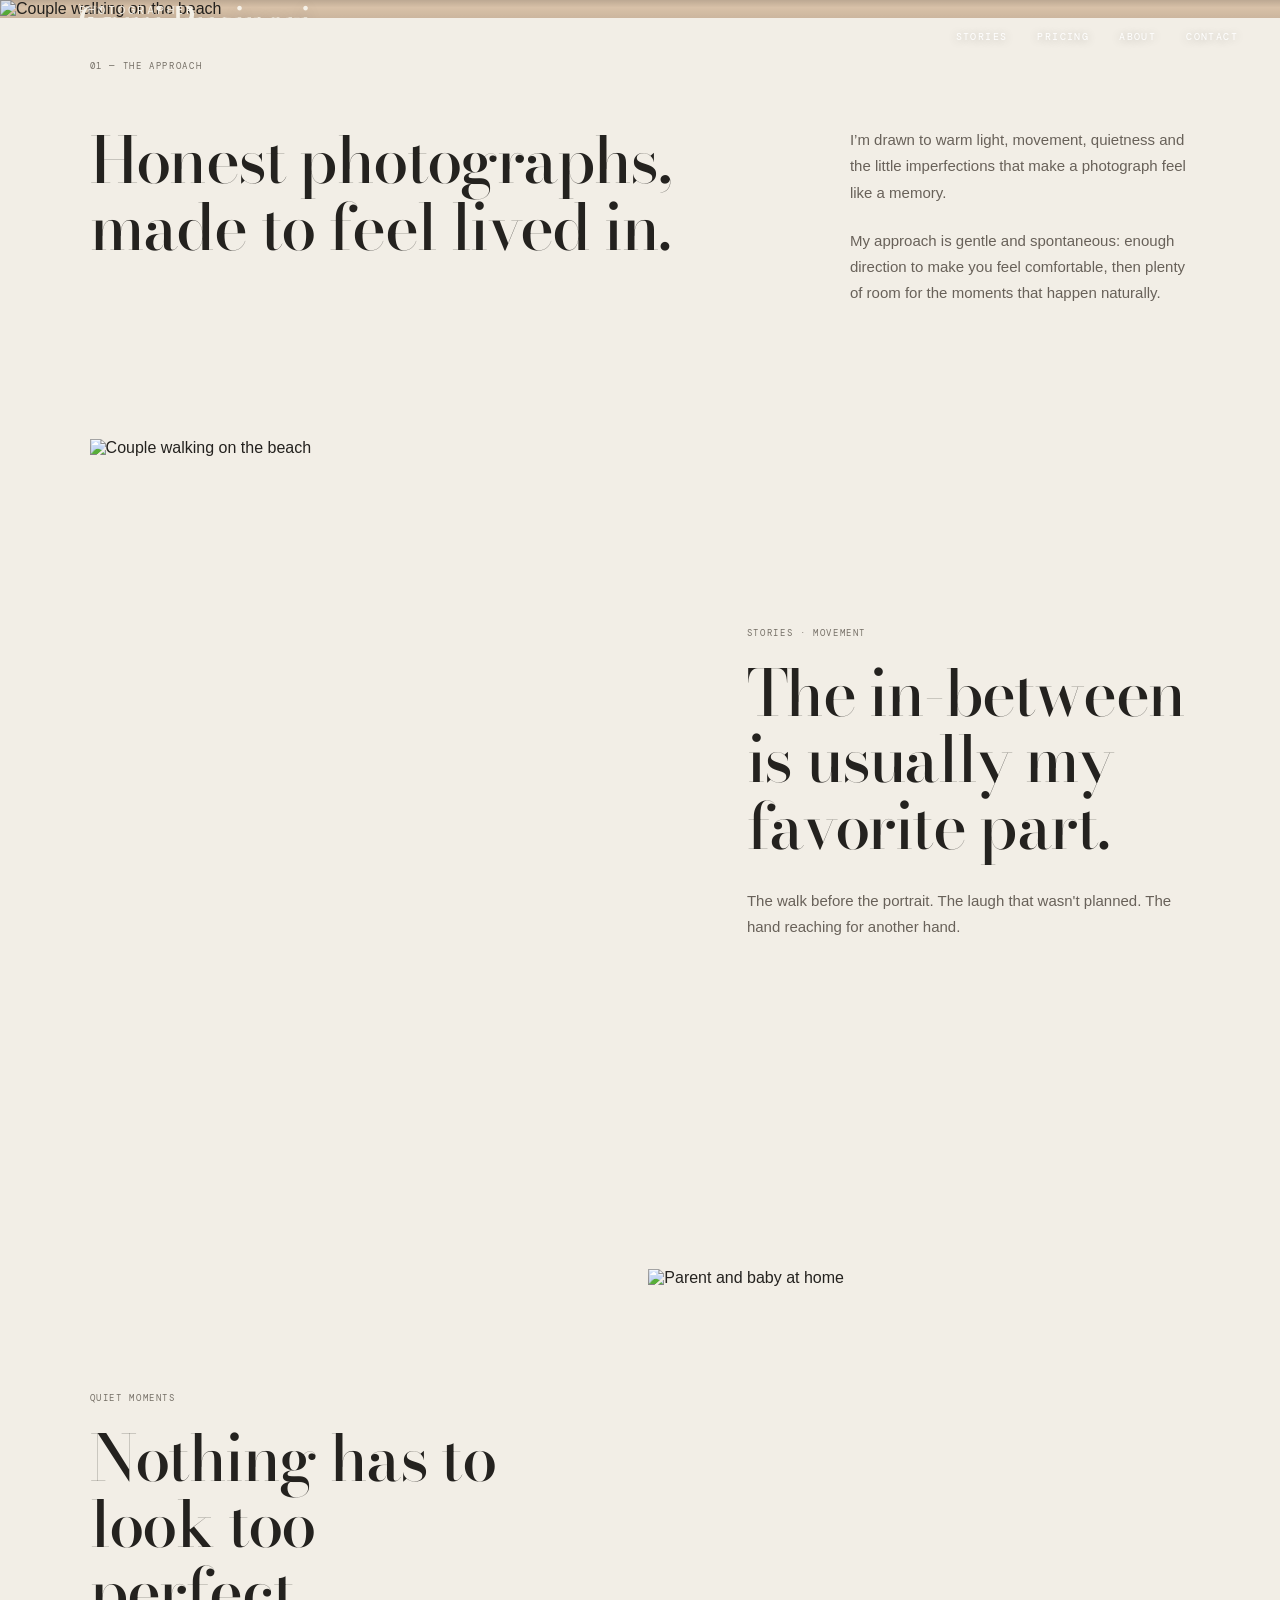
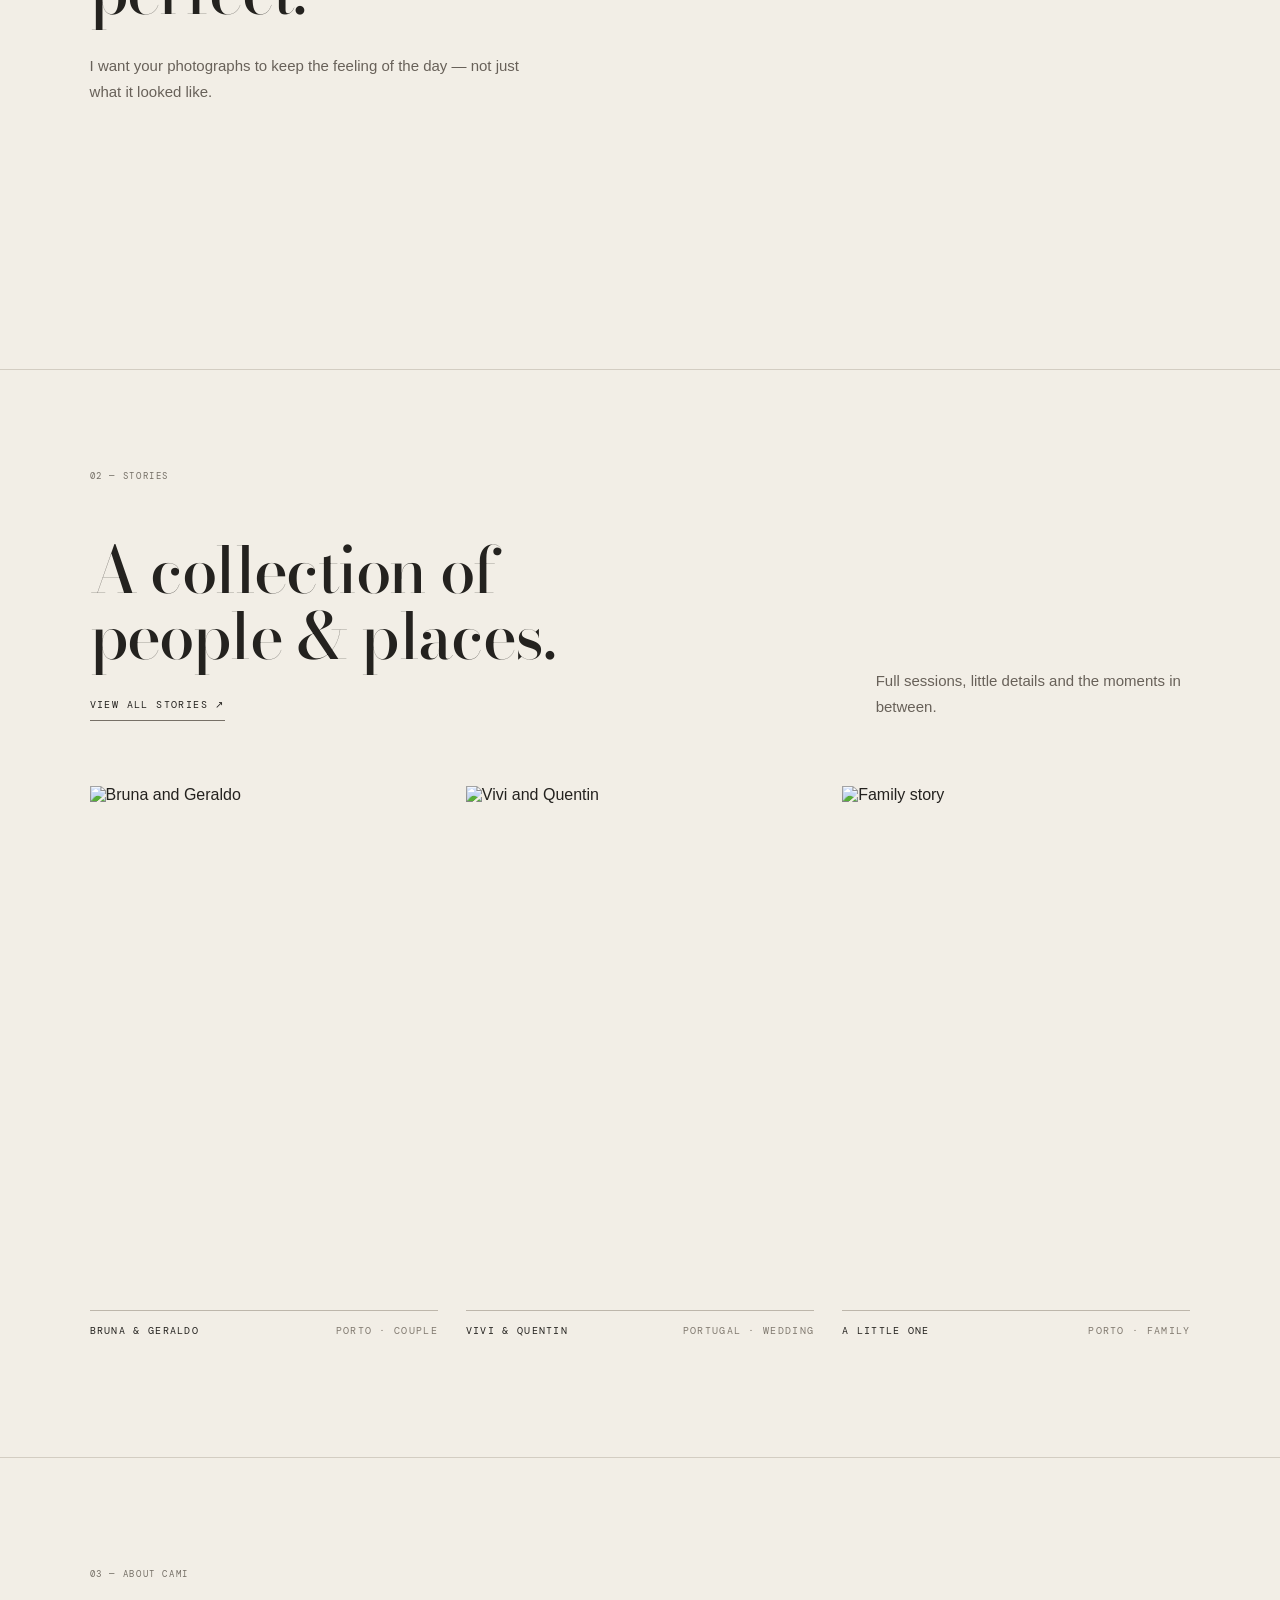
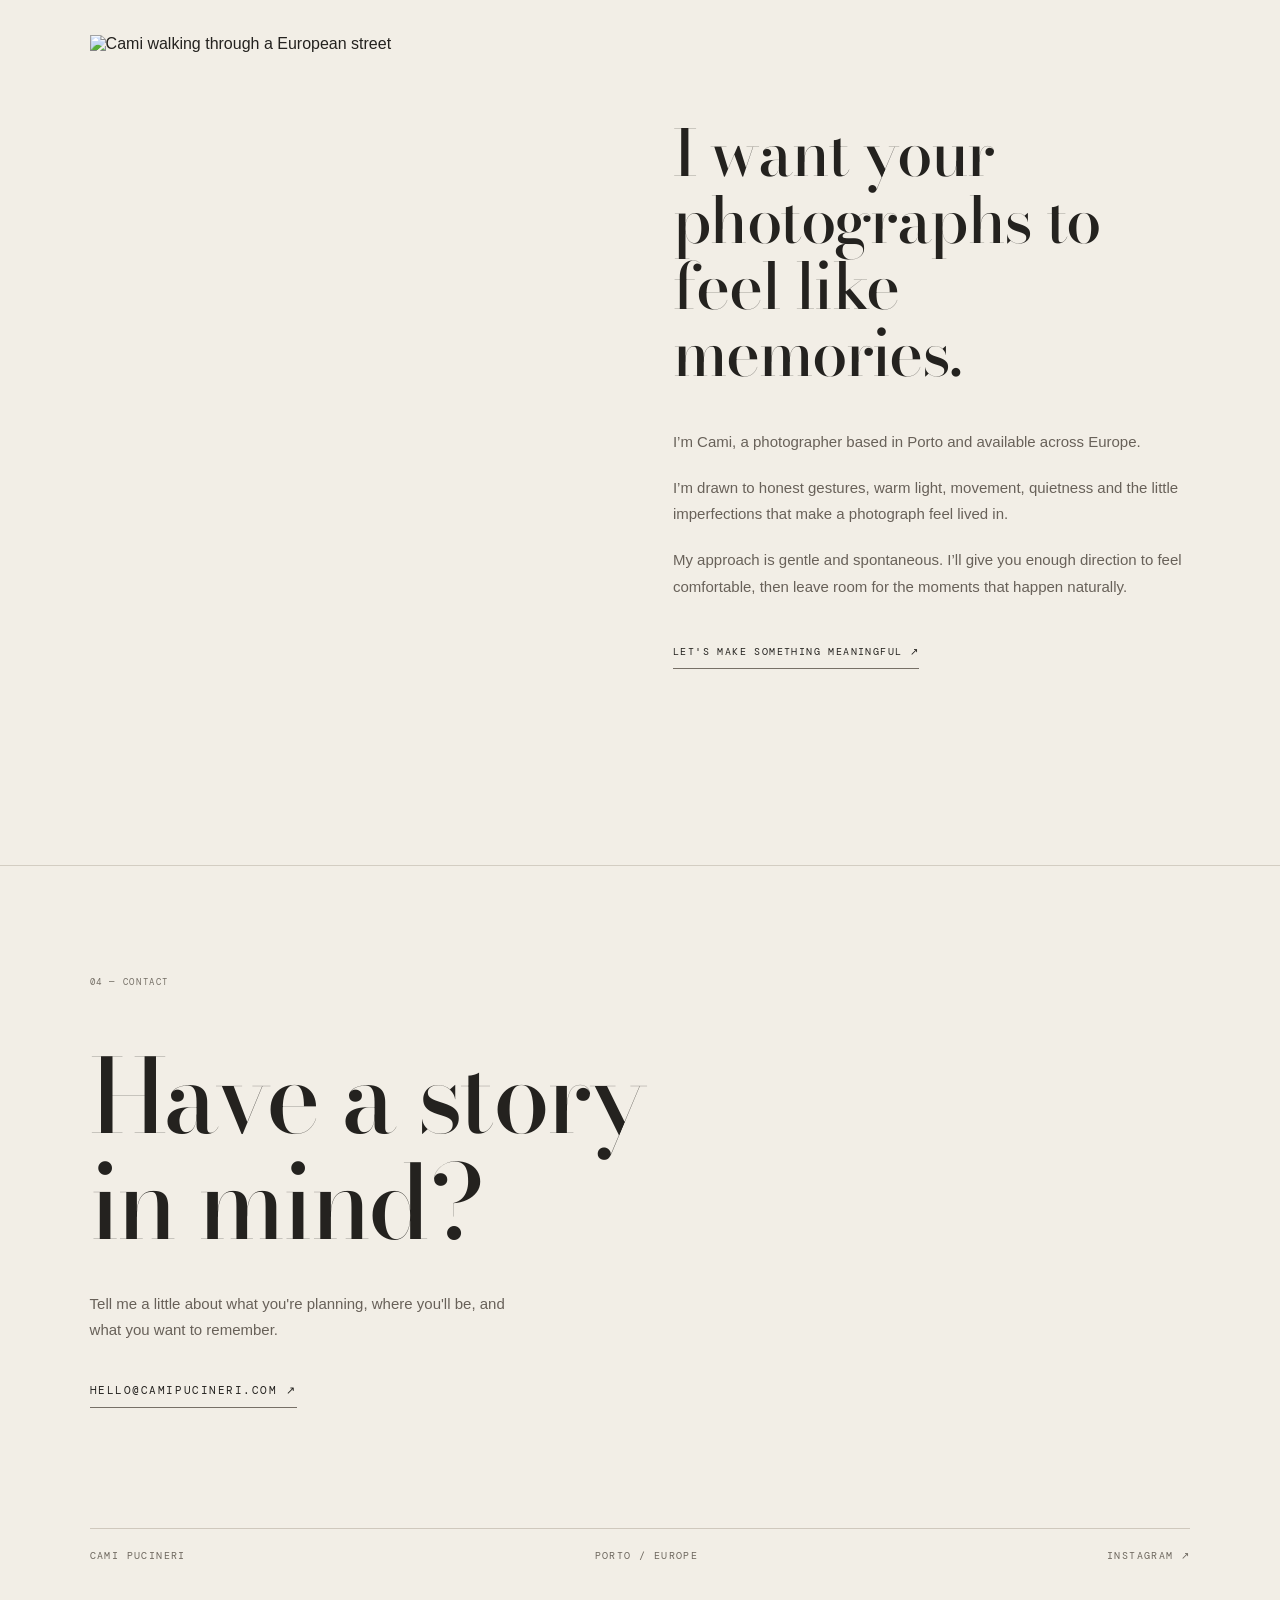
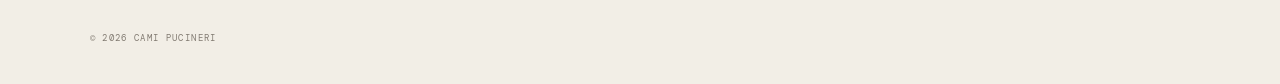
==== index.html @ bf3baab6 "Add files via upload" ====
<!doctype html>
<html lang="en"><head><meta charset="utf-8"><meta name="viewport" content="width=device-width,initial-scale=1">
<title>Cami Pucineri — Photographer</title><link rel="preconnect" href="https://fonts.googleapis.com"><link rel="preconnect" href="https://fonts.gstatic.com" crossorigin><link href="https://fonts.googleapis.com/css2?family=Bodoni+Moda:opsz,wght@6..96,500&family=DM+Mono:wght@300;400&display=swap" rel="stylesheet"><link rel="stylesheet" href="styles.css"></head>
<body>
<header class="site-header"><nav><a href="stories.html">Stories</a><a href="pricing.html">Pricing</a><a href="#about">About</a><a href="#contact">Contact</a></nav></header>
<main id="home">
<section class="hero">
  <img src="images/DSC01750.jpg" alt="Couple walking on the beach">
  <div class="hero-overlay"></div>
  <div class="hero-copy">
    <div class="hero-name">Cami Pucineri</div>
    <div class="hero-role">Photographer</div>
    <div class="hero-divider"></div>
    <div class="hero-tagline">For the moments worth remembering.</div>
    <div class="hero-location">PORTO · EUROPE</div>
    <div class="hero-scroll">↓</div>
  </div>
</section>

<section class="section intro"><div class="section-label">01 — THE APPROACH</div><div class="intro-grid"><h2>Honest photographs,<br>made to feel lived in.</h2><div class="copy"><p>I’m drawn to warm light, movement, quietness and the little imperfections that make a photograph feel like a memory.</p><p>My approach is gentle and spontaneous: enough direction to make you feel comfortable, then plenty of room for the moments that happen naturally.</p></div></div></section>

<section class="split"><div class="photo large"><img src="images/DSC08038.jpg" alt="Couple walking on the beach"></div><div class="side-copy"><span class="eyebrow dark">STORIES · MOVEMENT</span><h2>The in-between is usually my favorite part.</h2><p>The walk before the portrait. The laugh that wasn't planned. The hand reaching for another hand.</p></div></section>

<section class="split reverse"><div class="side-copy"><span class="eyebrow dark">QUIET MOMENTS</span><h2>Nothing has to look too perfect.</h2><p>I want your photographs to keep the feeling of the day — not just what it looked like.</p></div><div class="photo medium"><img src="images/DSC01744.jpg" alt="Parent and baby at home"></div></section>

<section id="stories" class="section stories"><div class="section-label">02 — STORIES</div>
<div class="stories-head"><div><h2>A collection of<br>people & places.</h2><a class="view-all" href="stories.html">View all stories ↗</a></div><p>Full sessions, little details and the moments in between.</p></div>
<div class="story-cards">
<a class="story-card" href="stories/bruna-geraldo.html"><div class="story-photo"><img src="images/DSC08220.jpg" alt="Bruna and Geraldo"></div><div class="story-meta"><strong>Bruna &amp; Geraldo</strong><span>Porto · Couple</span></div></a>
<a class="story-card" href="stories/vivi-quentin.html"><div class="story-photo"><img src="images/DSC07919.jpg" alt="Vivi and Quentin"></div><div class="story-meta"><strong>Vivi &amp; Quentin</strong><span>Portugal · Wedding</span></div></a>
<a class="story-card" href="stories/a-little-one.html"><div class="story-photo"><img src="images/DSC03331.jpg" alt="Family story"></div><div class="story-meta"><strong>A little one</strong><span>Porto · Family</span></div></a>
</div></section>

<section id="about" class="section about"><div class="section-label">03 — ABOUT CAMI</div><div class="about-grid"><div class="photo about-photo"><img src="images/DSC06181.jpg" alt="Cami walking through a European street"></div><div class="about-copy"><h2>I want your photographs to feel like memories.</h2><p>I’m Cami, a photographer based in Porto and available across Europe.</p><p>I’m drawn to honest gestures, warm light, movement, quietness and the little imperfections that make a photograph feel lived in.</p><p>My approach is gentle and spontaneous. I’ll give you enough direction to feel comfortable, then leave room for the moments that happen naturally.</p><a class="text-link" href="#contact">Let's make something meaningful ↗</a></div></div></section>

<section id="contact" class="section contact"><div class="section-label">04 — CONTACT</div><div class="contact-content"><h2>Have a story<br>in mind?</h2><p>Tell me a little about what you're planning, where you'll be, and what you want to remember.</p><a class="contact-link" href="mailto:hello@camipucineri.com">hello@camipucineri.com ↗</a></div><div class="contact-footer"><span>Cami Pucineri</span><span>Porto / Europe</span><a href="https://instagram.com/camipucineri">Instagram ↗</a></div></section>
</main><footer class="footer">© 2026 Cami Pucineri</footer>
</body></html>
---- styles.css ----
*{box-sizing:border-box}html{scroll-behavior:smooth}body{margin:0;background:#f2eee6;color:#24221f;font-family:Arial,Helvetica,sans-serif}
.site-header{position:absolute;z-index:5;top:0;left:0;width:100%;display:flex;justify-content:space-between;align-items:center;padding:30px 42px;color:#fff}
.brand{font:500 31px "Bodoni Moda",Georgia,serif;color:#fff;text-decoration:none;letter-spacing:-.02em;text-shadow:0 1px 14px rgba(0,0,0,.35)}
.site-header nav{display:flex;gap:30px}.site-header nav a{font:10px "DM Mono",monospace;letter-spacing:.14em;text-transform:uppercase;color:#fff;text-decoration:none;text-shadow:0 1px 10px rgba(0,0,0,.3)}
.hero{width:100%;height:auto;overflow:hidden;position:relative}.hero>img{display:block;width:100%;height:auto;object-fit:initial}.hero-overlay{position:absolute;inset:0;background:linear-gradient(180deg,rgba(0,0,0,.3),transparent 40%,rgba(0,0,0,.3))}
.hero-copy{position:absolute;z-index:2;left:5vw;bottom:9vh;color:#fff}.eyebrow,.section-label{font:9px "DM Mono",monospace;letter-spacing:.18em;text-transform:uppercase}.hero-copy h1{font:500 clamp(44px,6vw,86px)/.98 "Bodoni Moda",Georgia,serif;margin:20px 0 0;letter-spacing:-.025em}
.section{padding:110px 7vw}.section-label{color:#756f66;margin-bottom:55px}.intro-grid{display:grid;grid-template-columns:1.3fr .7fr;gap:10vw}.intro h2,.stories-head h2,.about-copy h2,.contact-content h2,.side-copy h2{font:500 clamp(38px,5vw,70px)/1.04 "Bodoni Moda",Georgia,serif;margin:0;letter-spacing:-.025em}.copy,.side-copy p,.stories-head p,.about-copy p,.contact-content p{color:#686159;line-height:1.75;font-size:15px}.copy{max-width:430px}.copy p{margin:0 0 22px}
.split{display:grid;grid-template-columns:1.1fr .9fr;gap:9vw;align-items:center;padding:0 7vw 130px}.split.reverse{grid-template-columns:.9fr 1.1fr}.photo{overflow:hidden}.photo img{width:100%;height:100%;object-fit:cover;display:block}.photo.large{height:700px}.photo.medium{height:570px}.side-copy{max-width:480px}.side-copy h2{margin:20px 0 28px}.eyebrow.dark{color:#756f66}
.stories{border-top:1px solid #d3cdc2;padding-top:100px;padding-bottom:120px}.stories-head{display:grid;grid-template-columns:1.15fr .55fr;gap:10vw;align-items:end;margin-bottom:65px}.stories-head p{max-width:320px;margin:0}.view-all{display:inline-block;margin-top:28px;color:#24221f;text-decoration:none;font:10px "DM Mono",monospace;letter-spacing:.14em;text-transform:uppercase;border-bottom:1px solid #777067;padding-bottom:9px}
.story-cards{display:grid;grid-template-columns:repeat(3,1fr);gap:28px}.story-card{color:inherit;text-decoration:none;display:block}.story-photo{height:510px;overflow:hidden}.story-photo img{width:100%;height:100%;object-fit:cover;display:block;transition:transform .7s}.story-card:hover img{transform:scale(1.025)}.story-meta{display:flex;justify-content:space-between;gap:15px;border-top:1px solid #bdb6ab;margin-top:14px;padding-top:13px}.story-meta strong,.story-meta span{font:10px "DM Mono",monospace;letter-spacing:.13em;text-transform:uppercase}.story-meta span{color:#817a70}
.about{border-top:1px solid #d3cdc2}.about-grid{display:grid;grid-template-columns:.95fr 1.05fr;gap:9vw;align-items:center}.about-photo{height:720px}.about-copy h2{margin-bottom:42px}.about-copy p{max-width:540px;margin:0 0 20px}.text-link,.contact-link{display:inline-block;margin-top:25px;border-bottom:1px solid #777067;padding-bottom:10px;color:#24221f;text-decoration:none;font:10px "DM Mono",monospace;text-transform:uppercase;letter-spacing:.14em}
.contact{border-top:1px solid #d3cdc2;padding-bottom:45px}.contact-content h2{font-size:clamp(58px,8vw,110px);margin-bottom:35px}.contact-content p{max-width:430px}.contact-link{font-size:11px}.contact-footer{margin-top:120px;padding-top:20px;border-top:1px solid #cfc8bd;display:flex;justify-content:space-between;font:10px "DM Mono",monospace;letter-spacing:.14em;text-transform:uppercase;color:#6d675e}.contact-footer a{color:inherit;text-decoration:none}.footer{padding:25px 7vw 40px;color:#827b72;font:9px "DM Mono",monospace;letter-spacing:.15em;text-transform:uppercase}
@media(max-width:800px){.site-header{padding:20px;display:block}.brand{font-size:25px}.site-header nav{margin-top:18px;gap:14px;flex-wrap:wrap}.hero{min-height:650px}.hero-copy{left:20px;right:20px;bottom:55px}.hero-copy h1{font-size:48px}.section{padding:80px 20px}.intro-grid,.stories-head,.about-grid{grid-template-columns:1fr;gap:35px}.split,.split.reverse{display:flex;flex-direction:column;gap:35px;padding:0 20px 85px}.split.reverse .side-copy{order:2}.photo.large,.photo.medium,.about-photo{height:500px}.story-cards{grid-template-columns:1fr;gap:55px}.story-photo{height:470px}.contact-footer{margin-top:80px;gap:15px;flex-wrap:wrap}}

/* V10 — final hero using the user's latest 16:9 export exactly as supplied */
.site-header {
  padding: 30px 42px;
}
.site-header nav {
  margin-left: auto;
}

.hero {
  position: relative;
  width: 100%;
  height: auto;
  min-height: 0;
  overflow: hidden;
  background: #d8c1a8;
}

.hero > img {
  display: block;
  width: 100%;
  height: auto;
  object-fit: initial;
  image-rendering: auto;
}

.hero-overlay {
  position: absolute;
  inset: 0;
  background: linear-gradient(180deg, rgba(0,0,0,.13) 0%, rgba(0,0,0,0) 42%, rgba(0,0,0,.06) 100%);
  pointer-events: none;
}

.hero-copy {
  position: absolute;
  inset: 0;
  width: 100%;
  height: 100%;
  color: #f5f1e8;
  z-index: 2;
  text-align: left;
}

.hero-name {
  position: absolute;
  left: 6.1%;
  top: 29%;
  font-family: "Bodoni Moda", Georgia, serif;
  font-size: clamp(2rem, 3vw, 3.35rem);
  line-height: 1;
  letter-spacing: -0.025em;
  text-shadow: 0 1px 16px rgba(0,0,0,.16);
}

.hero-role {
  position: absolute;
  left: 6.15%;
  top: 35%;
  font-family: "DM Mono", monospace;
  font-size: .72rem;
  text-transform: uppercase;
  letter-spacing: .24em;
  opacity: .96;
}

.hero-divider {
  position: absolute;
  left: 6.15%;
  top: 40%;
  width: 1px;
  height: 6%;
  background: currentColor;
  opacity: .8;
}

.hero-tagline {
  position: absolute;
  left: 6%;
  top: 62%;
  width: min(47%, 720px);
  font-family: "Bodoni Moda", Georgia, serif;
  font-style: italic;
  font-size: clamp(2.2rem, 4.15vw, 4.5rem);
  line-height: 1.05;
  letter-spacing: -0.025em;
  text-wrap: balance;
  text-shadow: 0 1px 16px rgba(0,0,0,.12);
}

.hero-location {
  position: absolute;
  left: 6.15%;
  top: 87%;
  font-family: "DM Mono", monospace;
  font-size: .7rem;
  text-transform: uppercase;
  letter-spacing: .22em;
  white-space: nowrap;
}

.hero-scroll {
  position: absolute;
  left: 6.15%;
  top: 92%;
  font-family: Arial, sans-serif;
  font-size: 1.25rem;
  line-height: 1;
  opacity: .9;
}

@media (max-width: 800px) {
  .site-header { padding: 20px; }
  .hero-name { left: 7%; top: 28%; font-size: clamp(1.8rem, 8vw, 2.8rem); }
  .hero-role { left: 7.05%; top: 34%; font-size: .64rem; }
  .hero-divider { left: 7.05%; top: 39%; height: 5%; }
  .hero-tagline { left: 7%; top: 52%; width: 82%; font-size: clamp(1.85rem, 8vw, 3.2rem); }
  .hero-location { left: 7.05%; top: 87%; font-size: .62rem; }
  .hero-scroll { left: 7.05%; top: 92%; }
}

/* V17 — hero identity placement for the panoramic composition */
.hero-name {
  left: 6.1% !important;
  top: 11% !important;
  font-size: clamp(2rem, 3vw, 3.35rem) !important;
}
.hero-role {
  left: 6.15% !important;
  top: 17.5% !important;
}
.hero-divider {
  left: 6.15% !important;
  top: 23% !important;
  height: 6% !important;
}
.hero-tagline {
  left: 6% !important;
  top: 55% !important;
  width: min(47%, 720px) !important;
}
.hero-location {
  left: 6.15% !important;
  top: 86% !important;
}
.hero-scroll {
  left: 6.15% !important;
  top: 92% !important;
}

/* V17 — remove the empty beige gap before the Approach copy */
.hero + .section,
.hero + section {
  padding-top: 42px !important;
}


/* V18 — mobile art direction */
@media (max-width: 800px) {
  .site-header {
    padding: 18px 20px !important;
  }

  .site-header .nav {
    display: none !important;
  }

  .site-header .menu-toggle {
    display: block !important;
  }

  .hero {
    height: auto !important;
    min-height: 0 !important;
    aspect-ratio: 4 / 5 !important;
    position: relative !important;
    overflow: hidden !important;
  }

  .hero > img {
    width: 100% !important;
    height: 100% !important;
    object-fit: cover !important;
    object-position: 67% center !important;
  }

  .hero-copy {
    width: 100% !important;
    height: 100% !important;
  }

  .hero-name {
    left: 7% !important;
    top: 8% !important;
    font-size: clamp(1.85rem, 8vw, 2.6rem) !important;
    line-height: .98 !important;
  }

  .hero-role {
    left: 7.1% !important;
    top: 14.5% !important;
    font-size: .62rem !important;
    letter-spacing: .18em !important;
  }

  .hero-divider {
    left: 7.1% !important;
    top: 20% !important;
    height: 5% !important;
  }

  .hero-tagline {
    left: 7% !important;
    top: 59% !important;
    width: 82% !important;
    font-size: clamp(2rem, 8.8vw, 3.1rem) !important;
    line-height: 1.02 !important;
  }

  .hero-location {
    left: 7.1% !important;
    top: 88% !important;
    font-size: .58rem !important;
    letter-spacing: .17em !important;
  }

  .hero-scroll {
    left: 7.1% !important;
    top: 93% !important;
    font-size: 1.1rem !important;
  }

  .section {
    padding: 72px 7vw !important;
  }

  .intro-grid {
    display: block !important;
  }

  .intro h2,
  .stories-head h2,
  .about-copy h2,
  .contact-content h2,
  .side-copy h2 {
    font-size: clamp(34px, 10vw, 48px) !important;
  }

  .intro-grid .copy {
    max-width: none !important;
    margin-top: 34px !important;
  }

  .stories-grid {
    grid-template-columns: 1fr !important;
    gap: 42px !important;
  }

  .split,
  .split.reverse {
    display: block !important;
    padding-left: 7vw !important;
    padding-right: 7vw !important;
  }

  .split .side-copy {
    margin-top: 32px !important;
  }
}
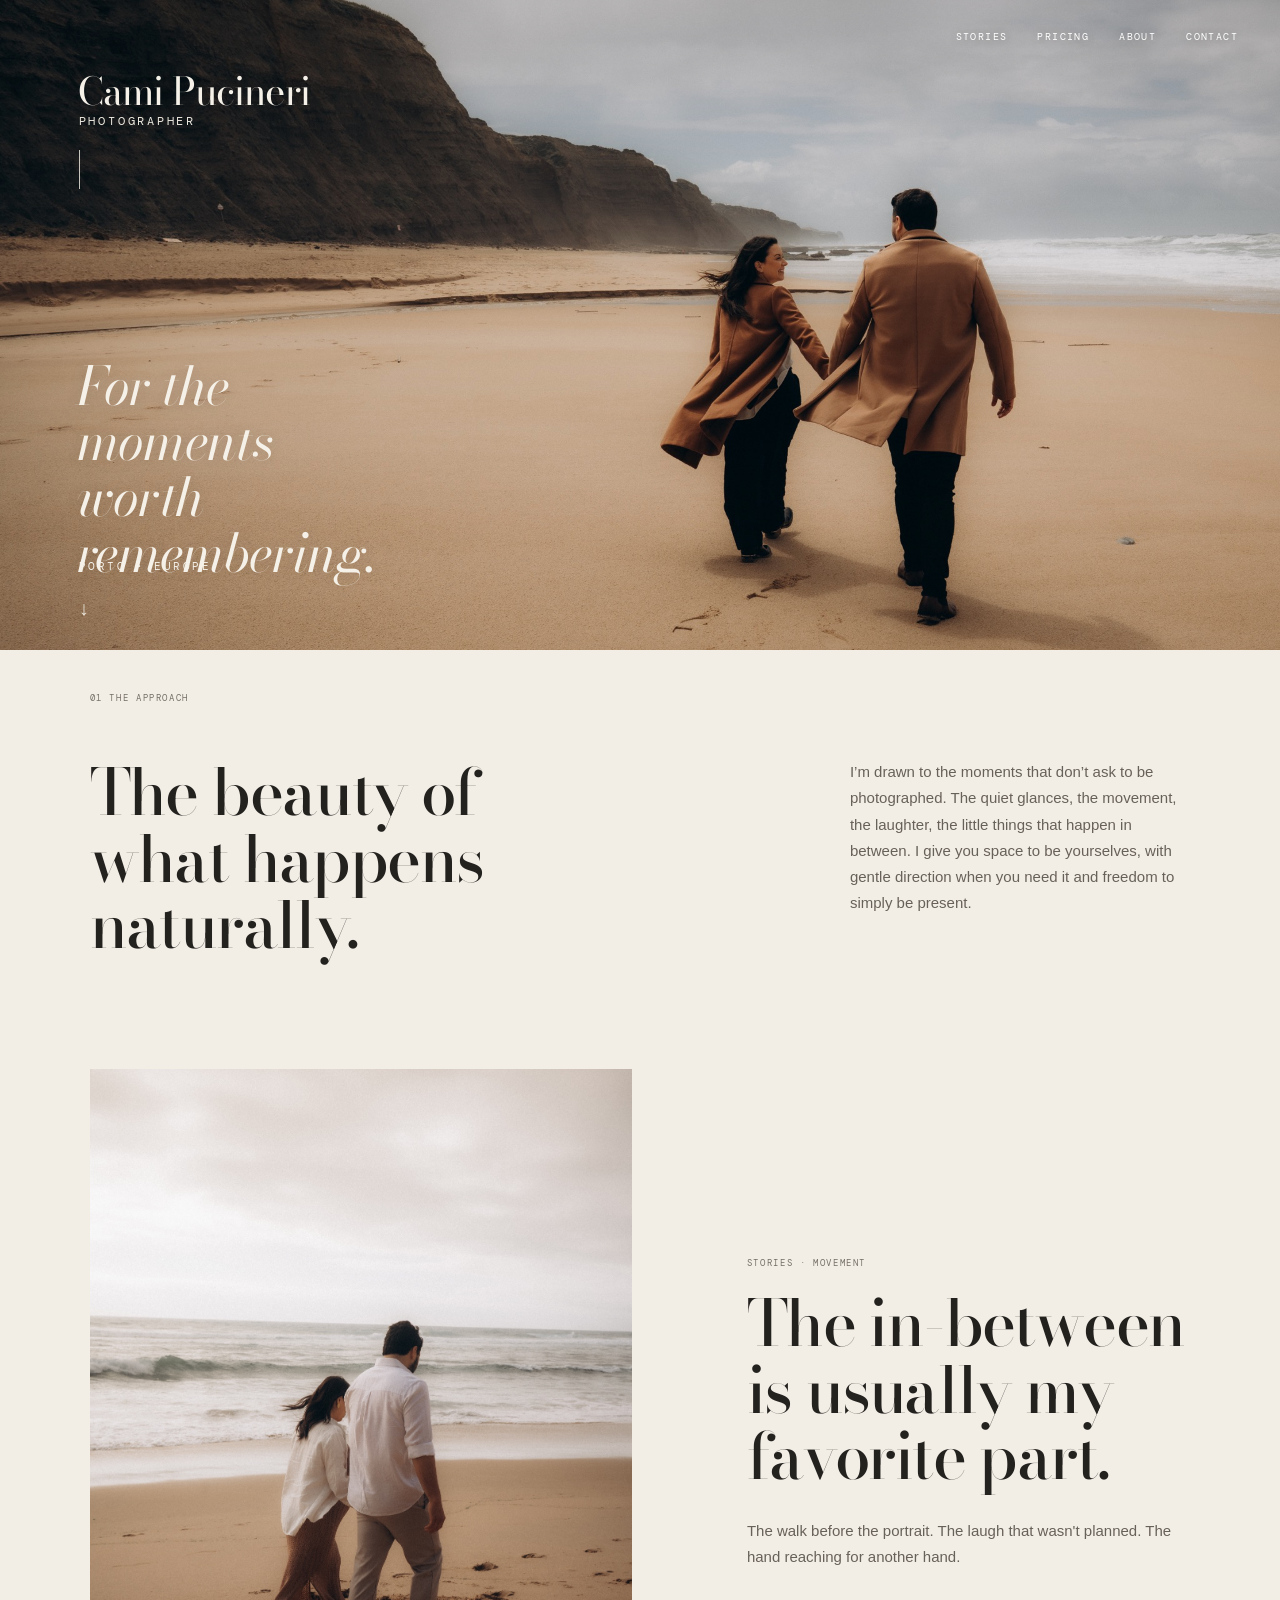
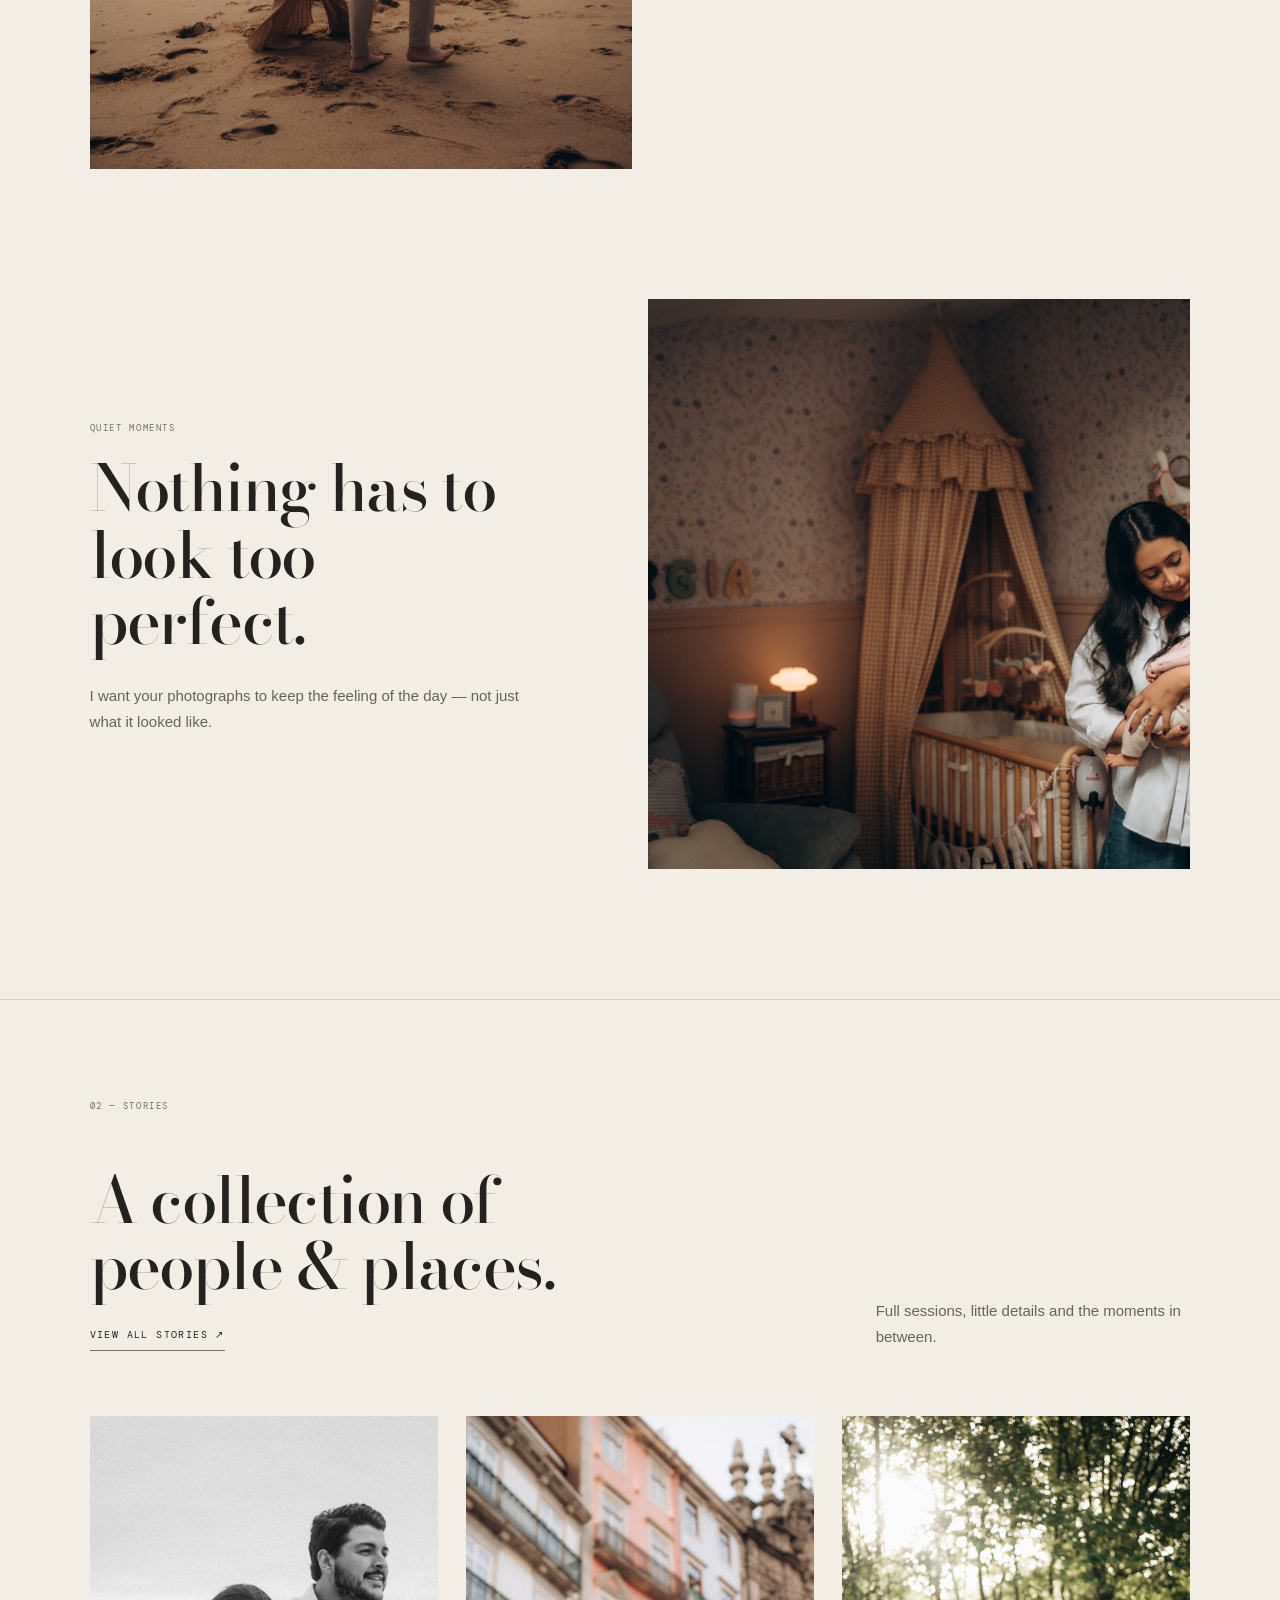
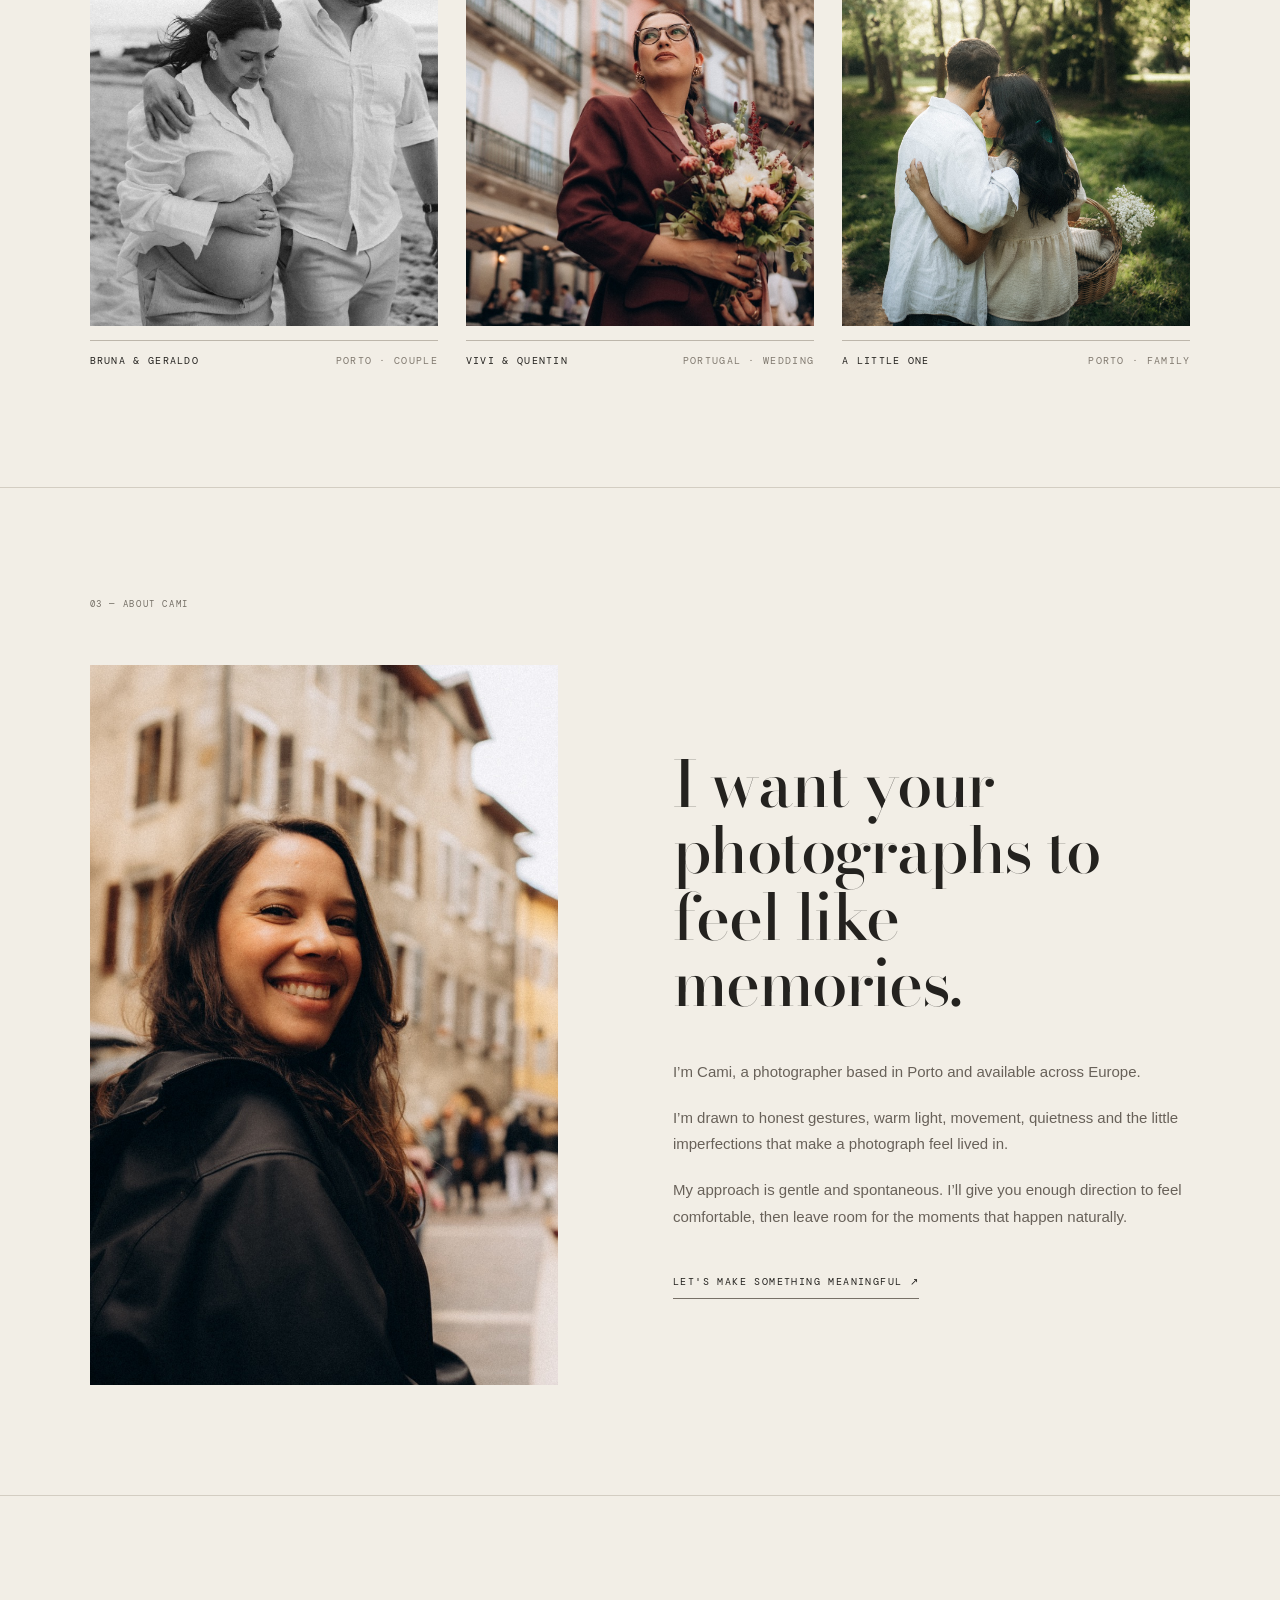
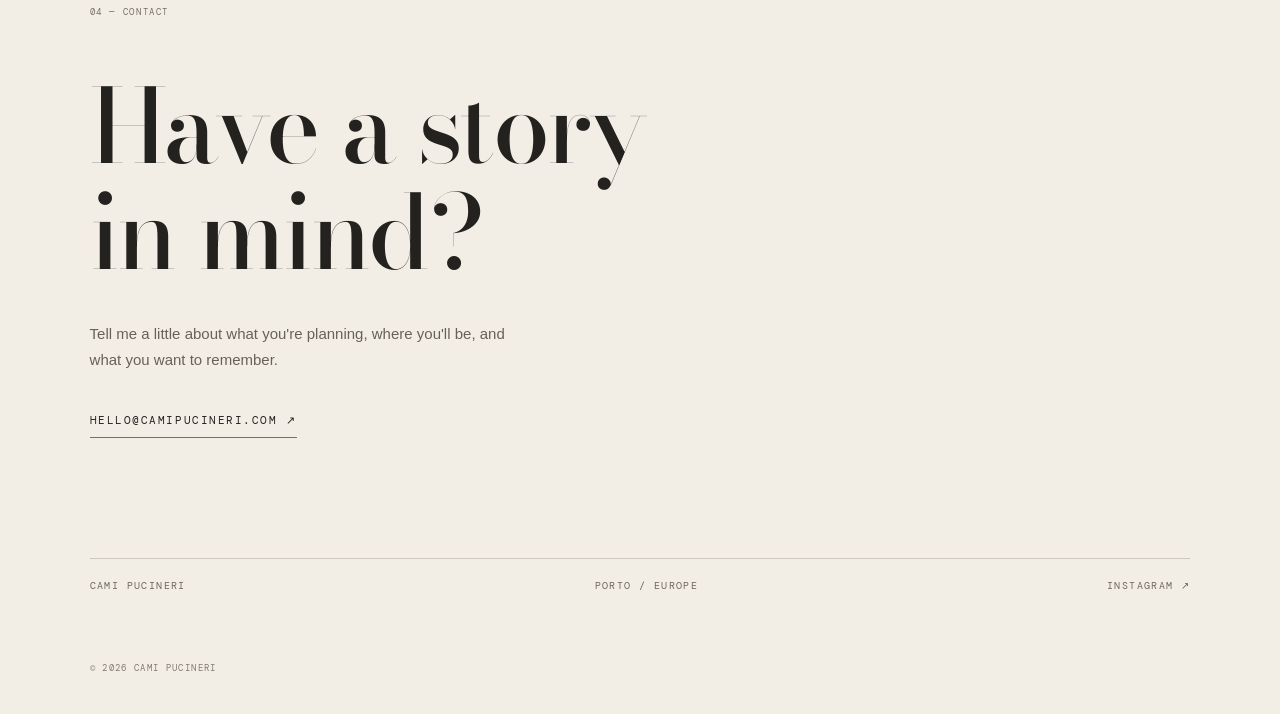
==== commit 4d185f81: "Add files via upload" ====
--- a/index.html
+++ b/index.html
@@ -11,13 +11,13 @@
     <div class="hero-name">Cami Pucineri</div>
     <div class="hero-role">Photographer</div>
     <div class="hero-divider"></div>
-    <div class="hero-tagline">For the moments worth remembering.</div>
+    <div class="hero-tagline">For the<br>moments<br>worth<br>remembering.</div>
     <div class="hero-location">PORTO · EUROPE</div>
     <div class="hero-scroll">↓</div>
   </div>
 </section>
 
-<section class="section intro"><div class="section-label">01 — THE APPROACH</div><div class="intro-grid"><h2>Honest photographs,<br>made to feel lived in.</h2><div class="copy"><p>I’m drawn to warm light, movement, quietness and the little imperfections that make a photograph feel like a memory.</p><p>My approach is gentle and spontaneous: enough direction to make you feel comfortable, then plenty of room for the moments that happen naturally.</p></div></div></section>
+<section class="section intro"><div class="section-label">01 THE APPROACH</div><div class="intro-grid"><h2>The beauty of<br>what happens naturally.</h2><div class="copy"><p>I’m drawn to the moments that don’t ask to be photographed. The quiet glances, the movement, the laughter, the little things that happen in between. I give you space to be yourselves, with gentle direction when you need it and freedom to simply be present.</p></div></div></section>
 
 <section class="split"><div class="photo large"><img src="images/DSC08038.jpg" alt="Couple walking on the beach"></div><div class="side-copy"><span class="eyebrow dark">STORIES · MOVEMENT</span><h2>The in-between is usually my favorite part.</h2><p>The walk before the portrait. The laugh that wasn't planned. The hand reaching for another hand.</p></div></section>
 
--- a/styles.css
+++ b/styles.css
@@ -279,3 +279,18 @@
     margin-top: 32px !important;
   }
 }
+
+/* V19 — approved mobile hero and Approach copy */
+@media (max-width: 800px) {
+  .hero-tagline {
+    top: 55% !important;
+    left: 7% !important;
+    width: 70% !important;
+    font-size: clamp(1.75rem, 7.4vw, 2.8rem) !important;
+    line-height: 1.02 !important;
+  }
+
+  .intro .section-label {
+    letter-spacing: .12em;
+  }
+}
